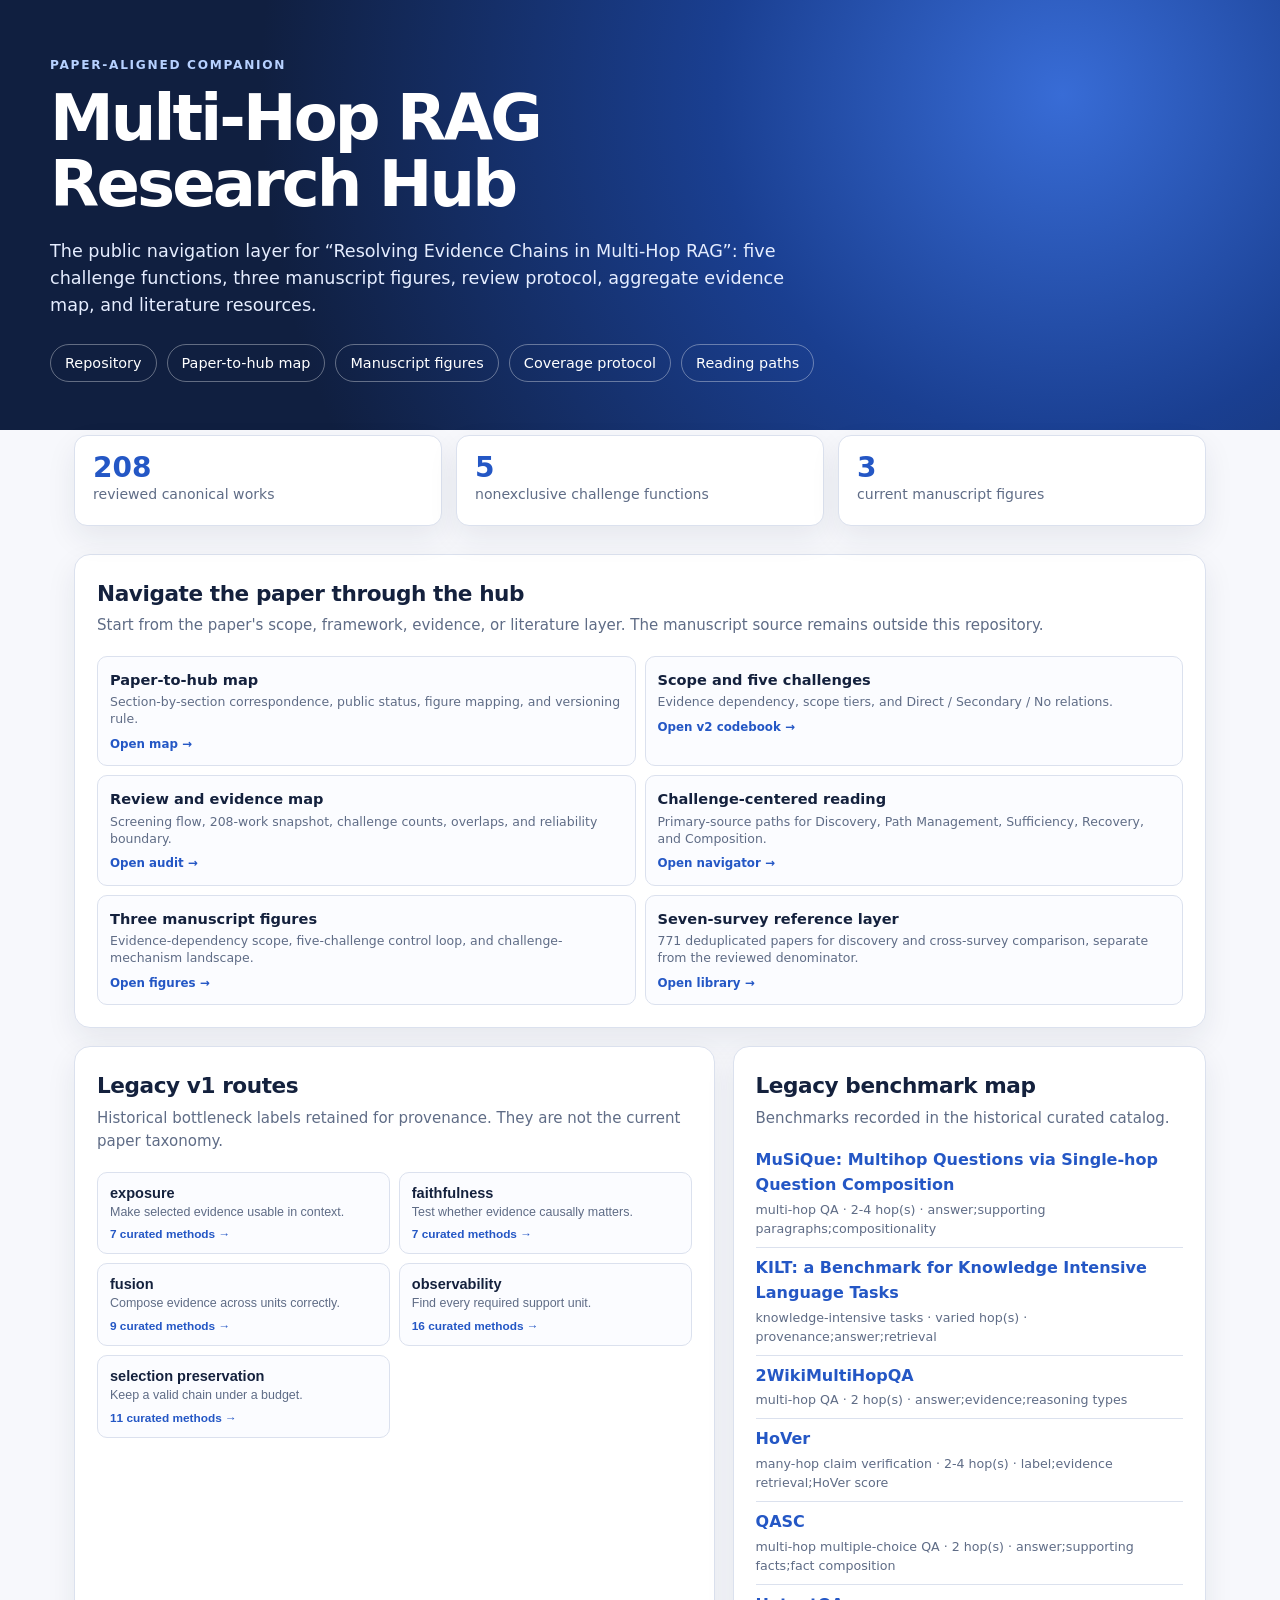
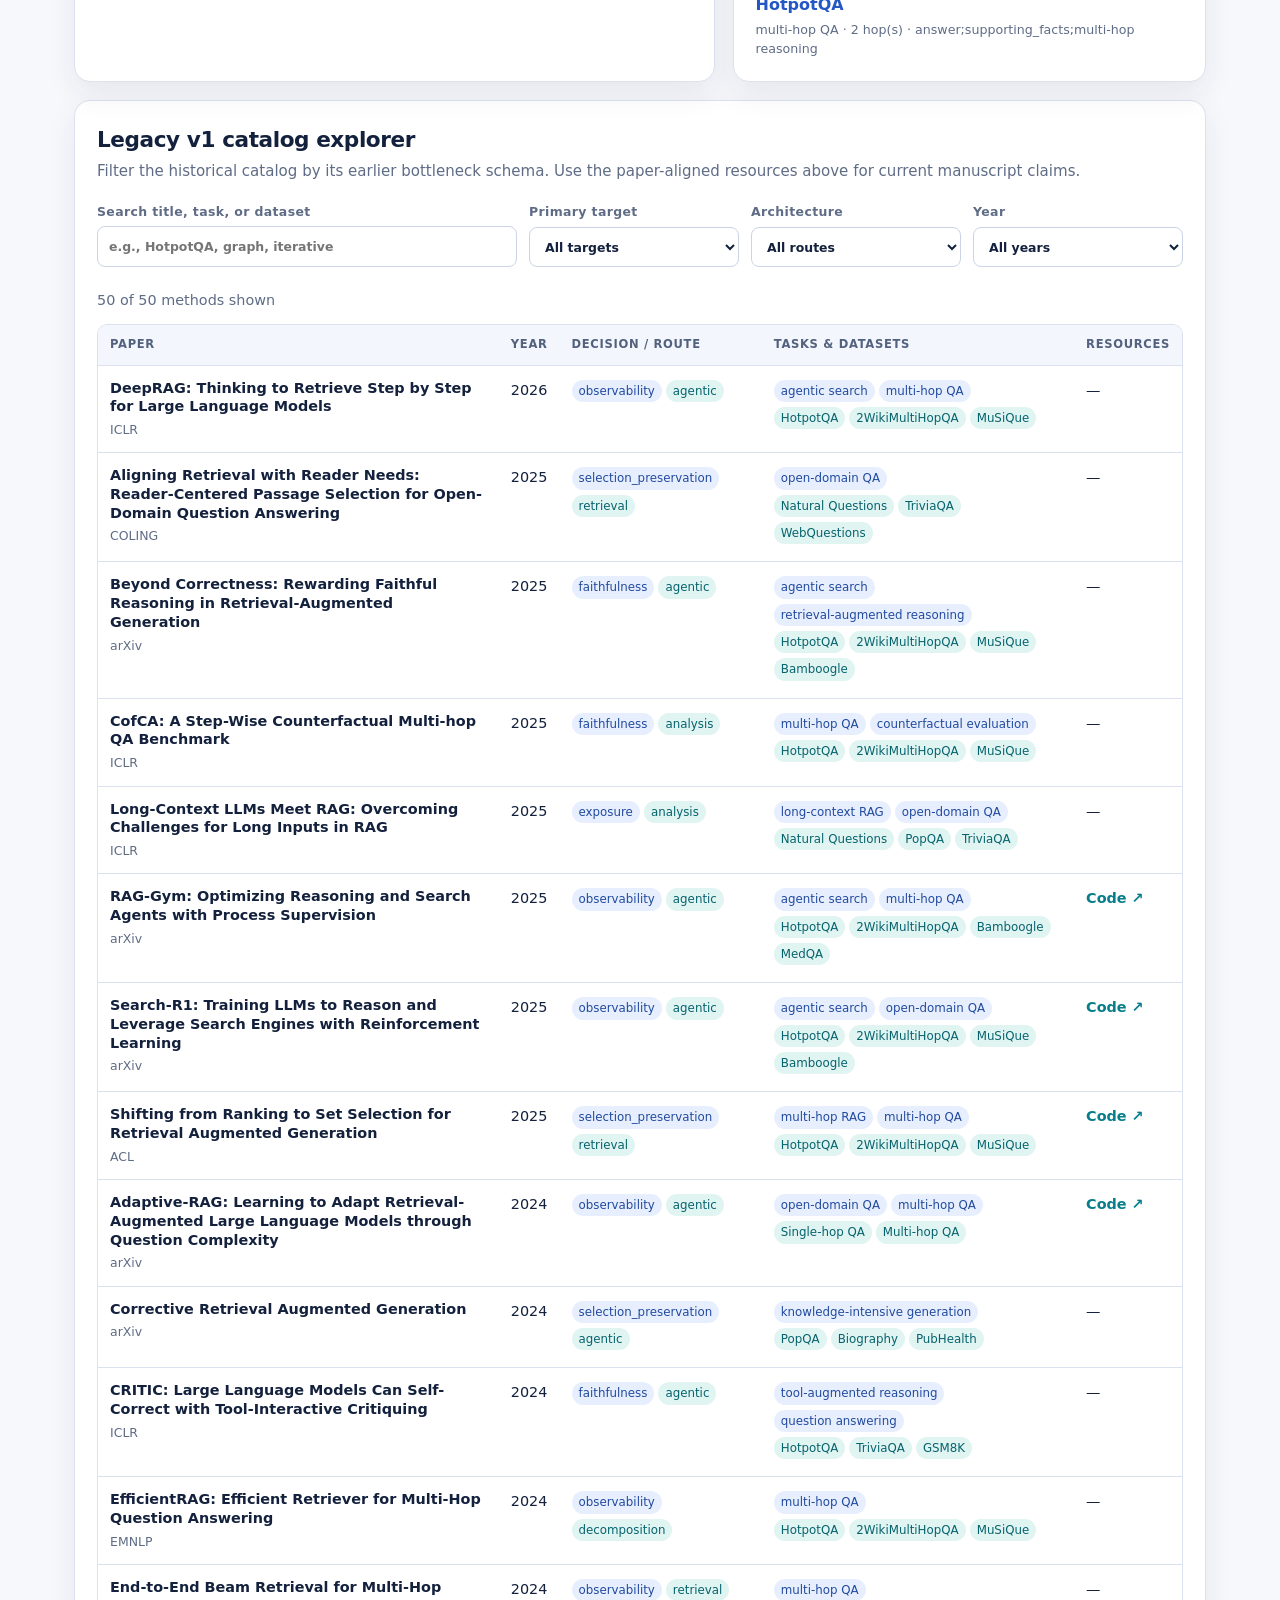
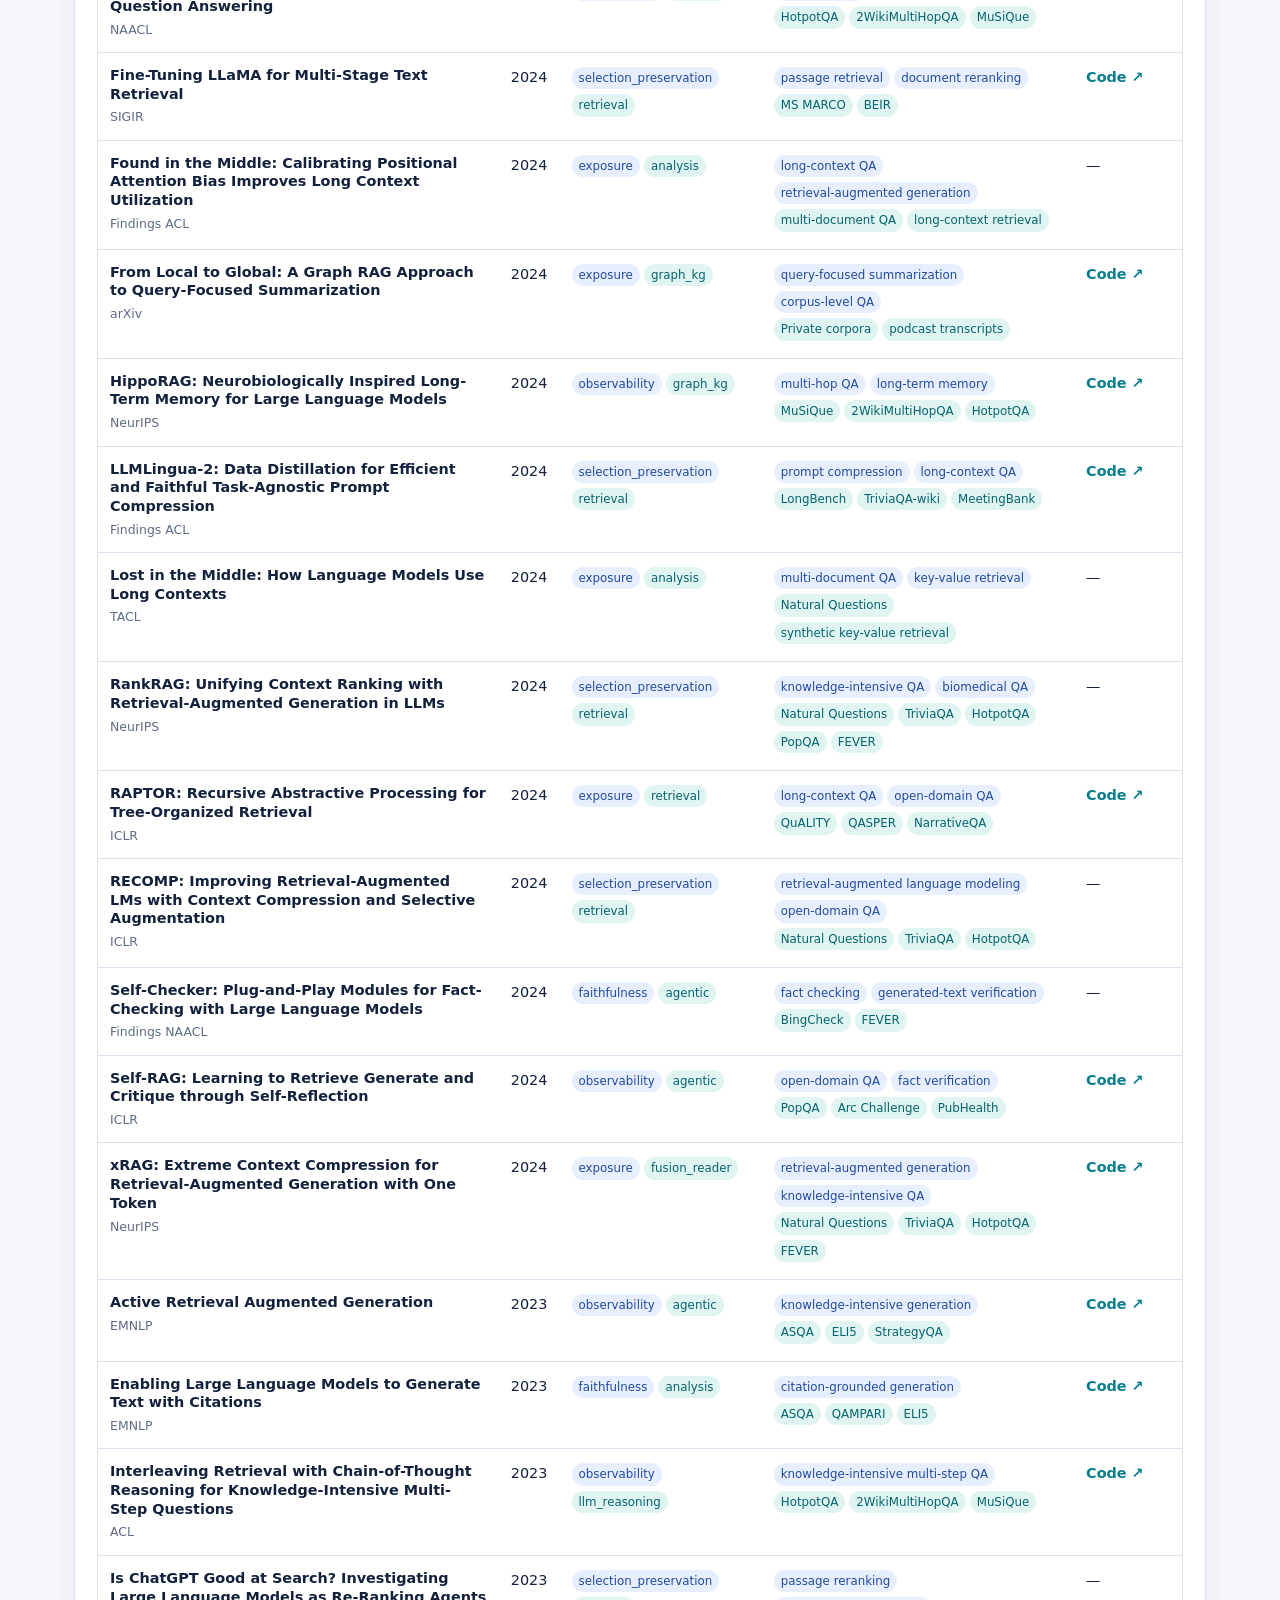
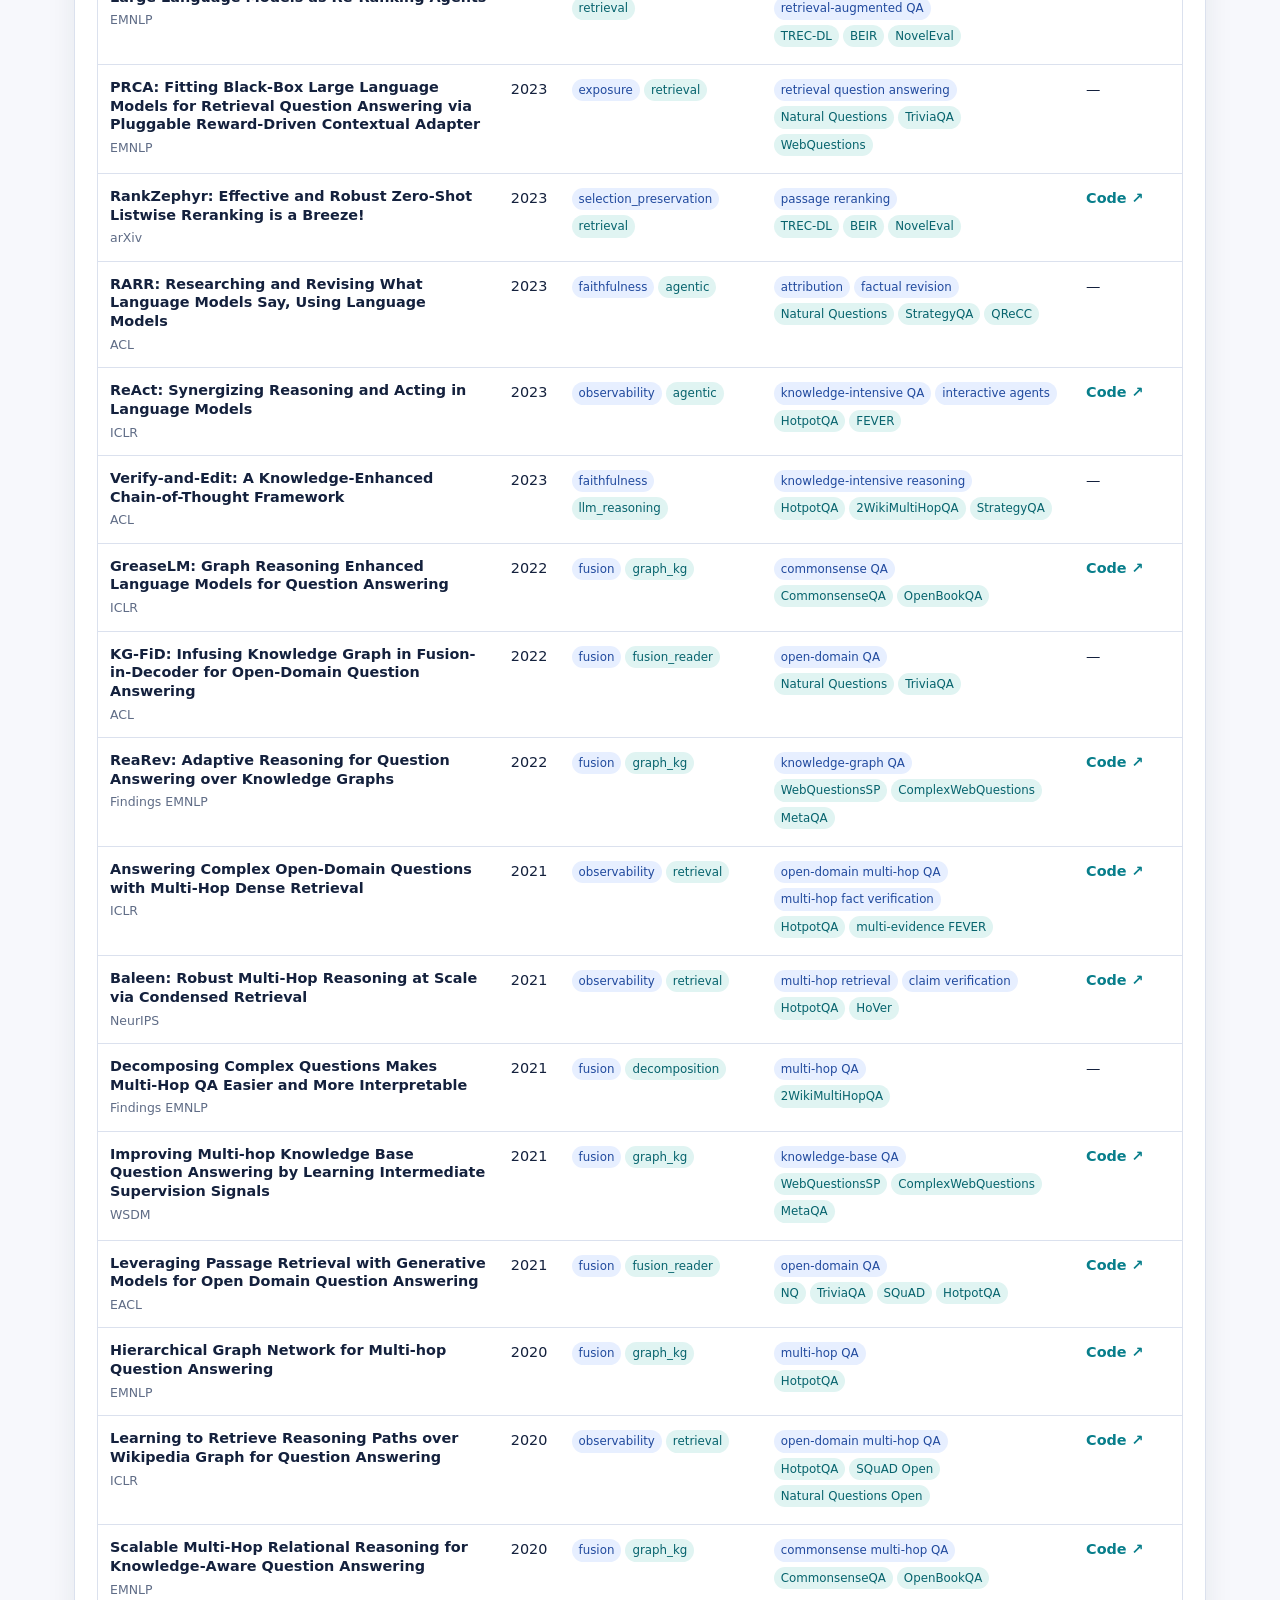
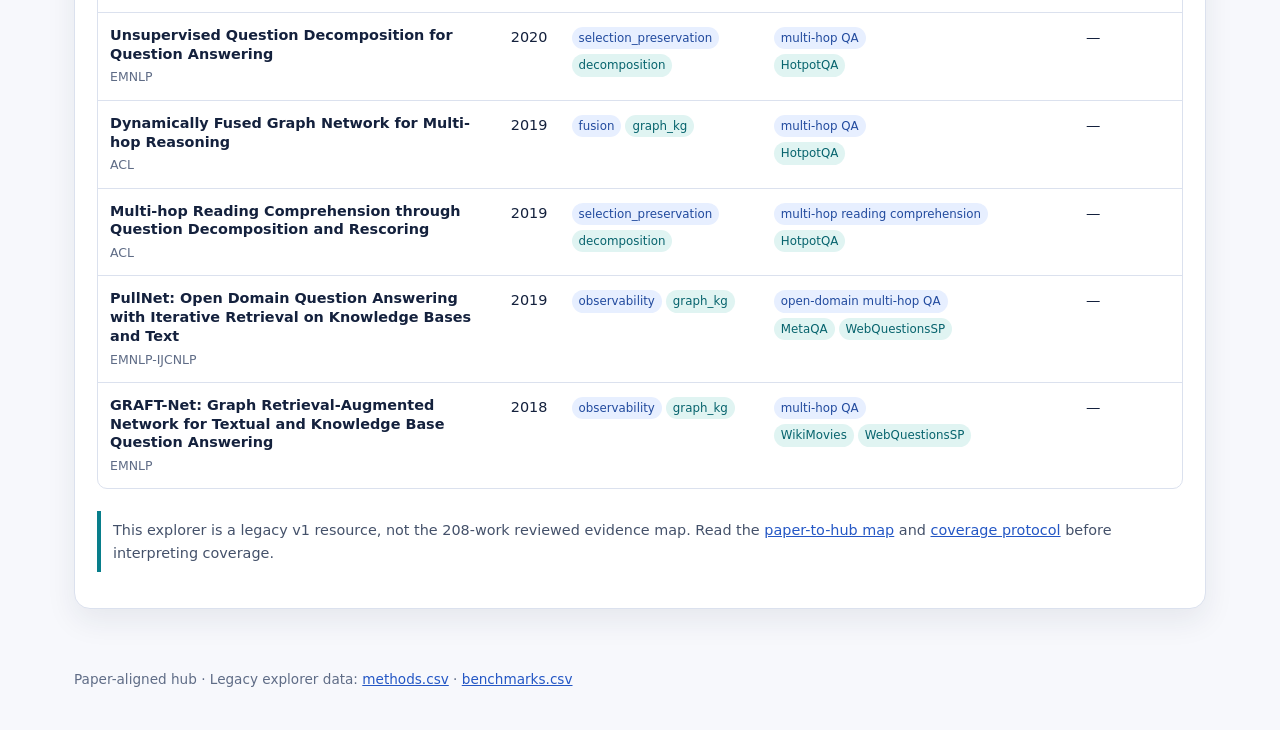
==== index.html @ 243f3ace "Align repository as paper research hub" ====
<!doctype html>
<html lang="en">
  <head>
    <meta charset="utf-8">
    <meta name="viewport" content="width=device-width, initial-scale=1">
    <meta name="description" content="Paper-aligned research hub for Resolving Evidence Chains in Multi-Hop RAG.">
    <meta http-equiv="refresh" content="0; url=docs/">
    <link rel="canonical" href="https://tsingyul.github.io/multi-hop-rag-survey/docs/">
    <title>Multi-Hop RAG Research Hub</title>
  </head>
  <body>
    <p>Opening the <a href="docs/">Multi-Hop RAG Research Hub</a>…</p>
  </body>
</html>
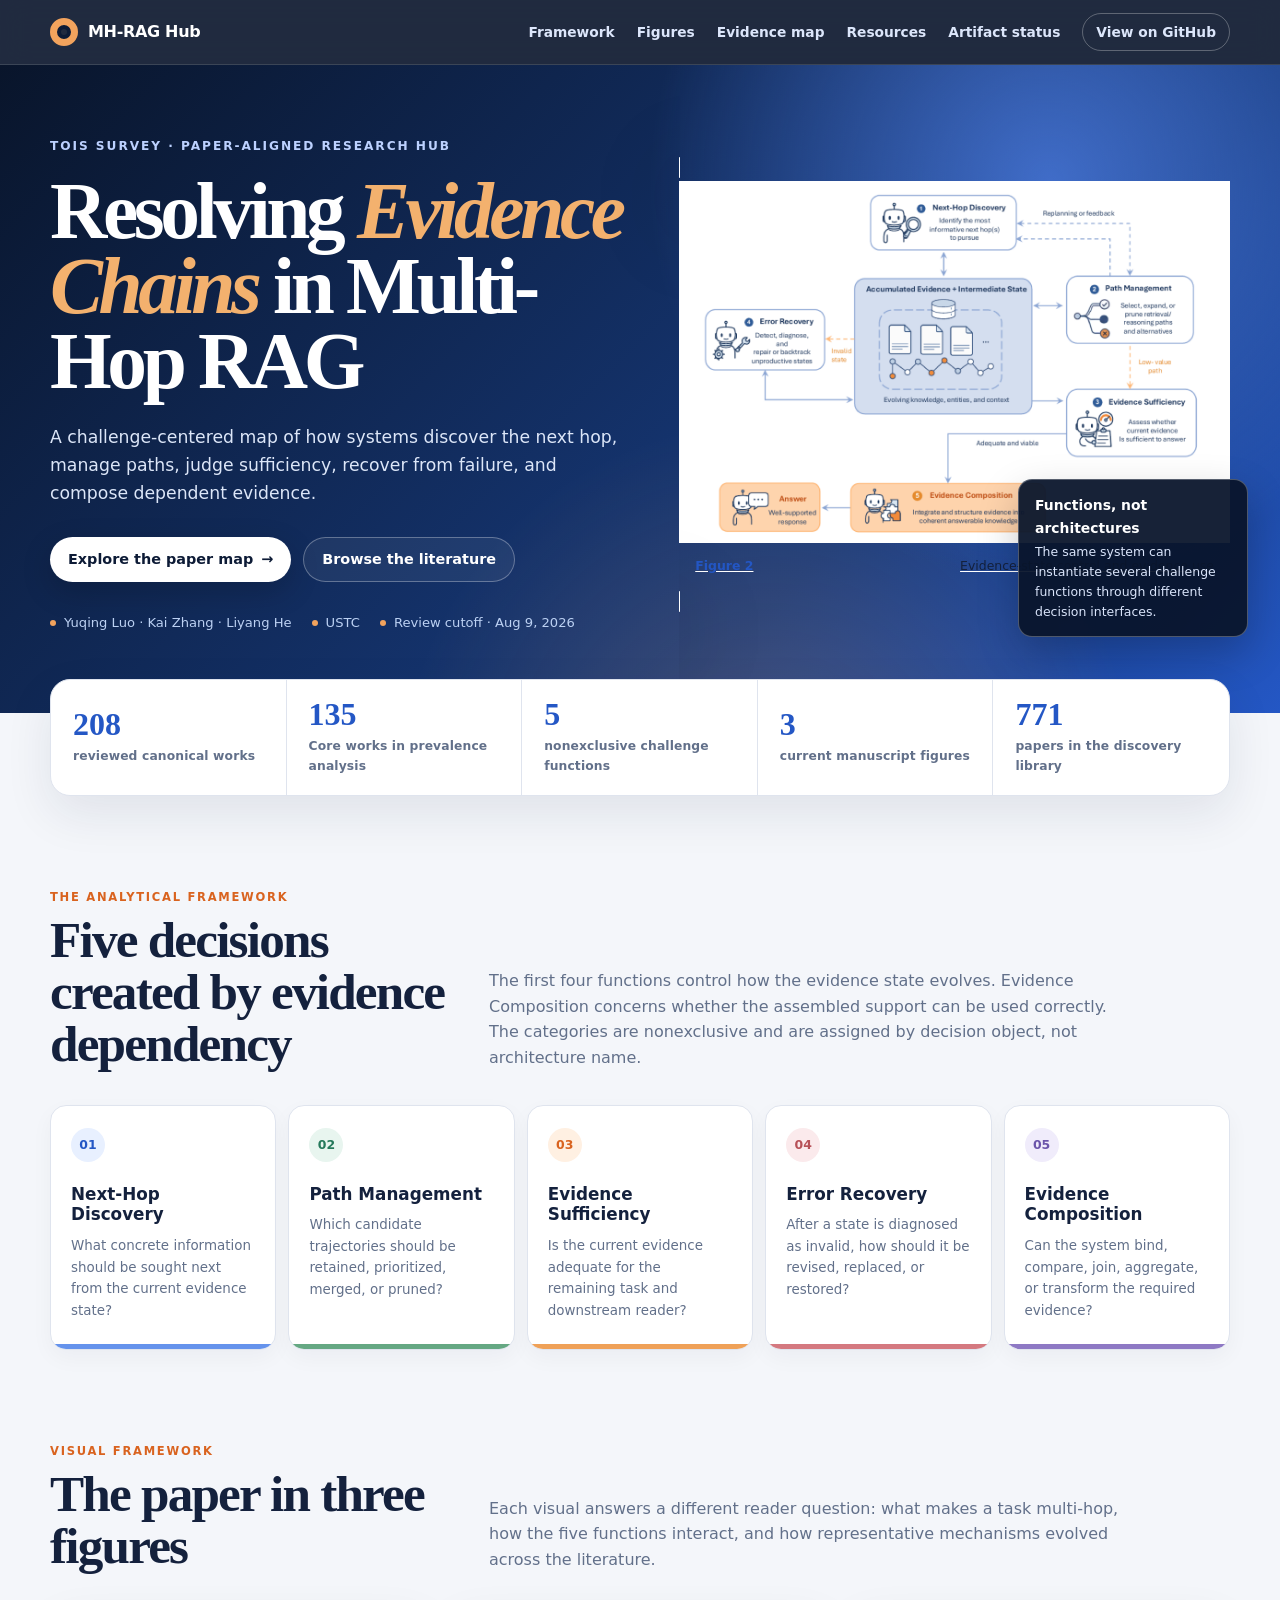
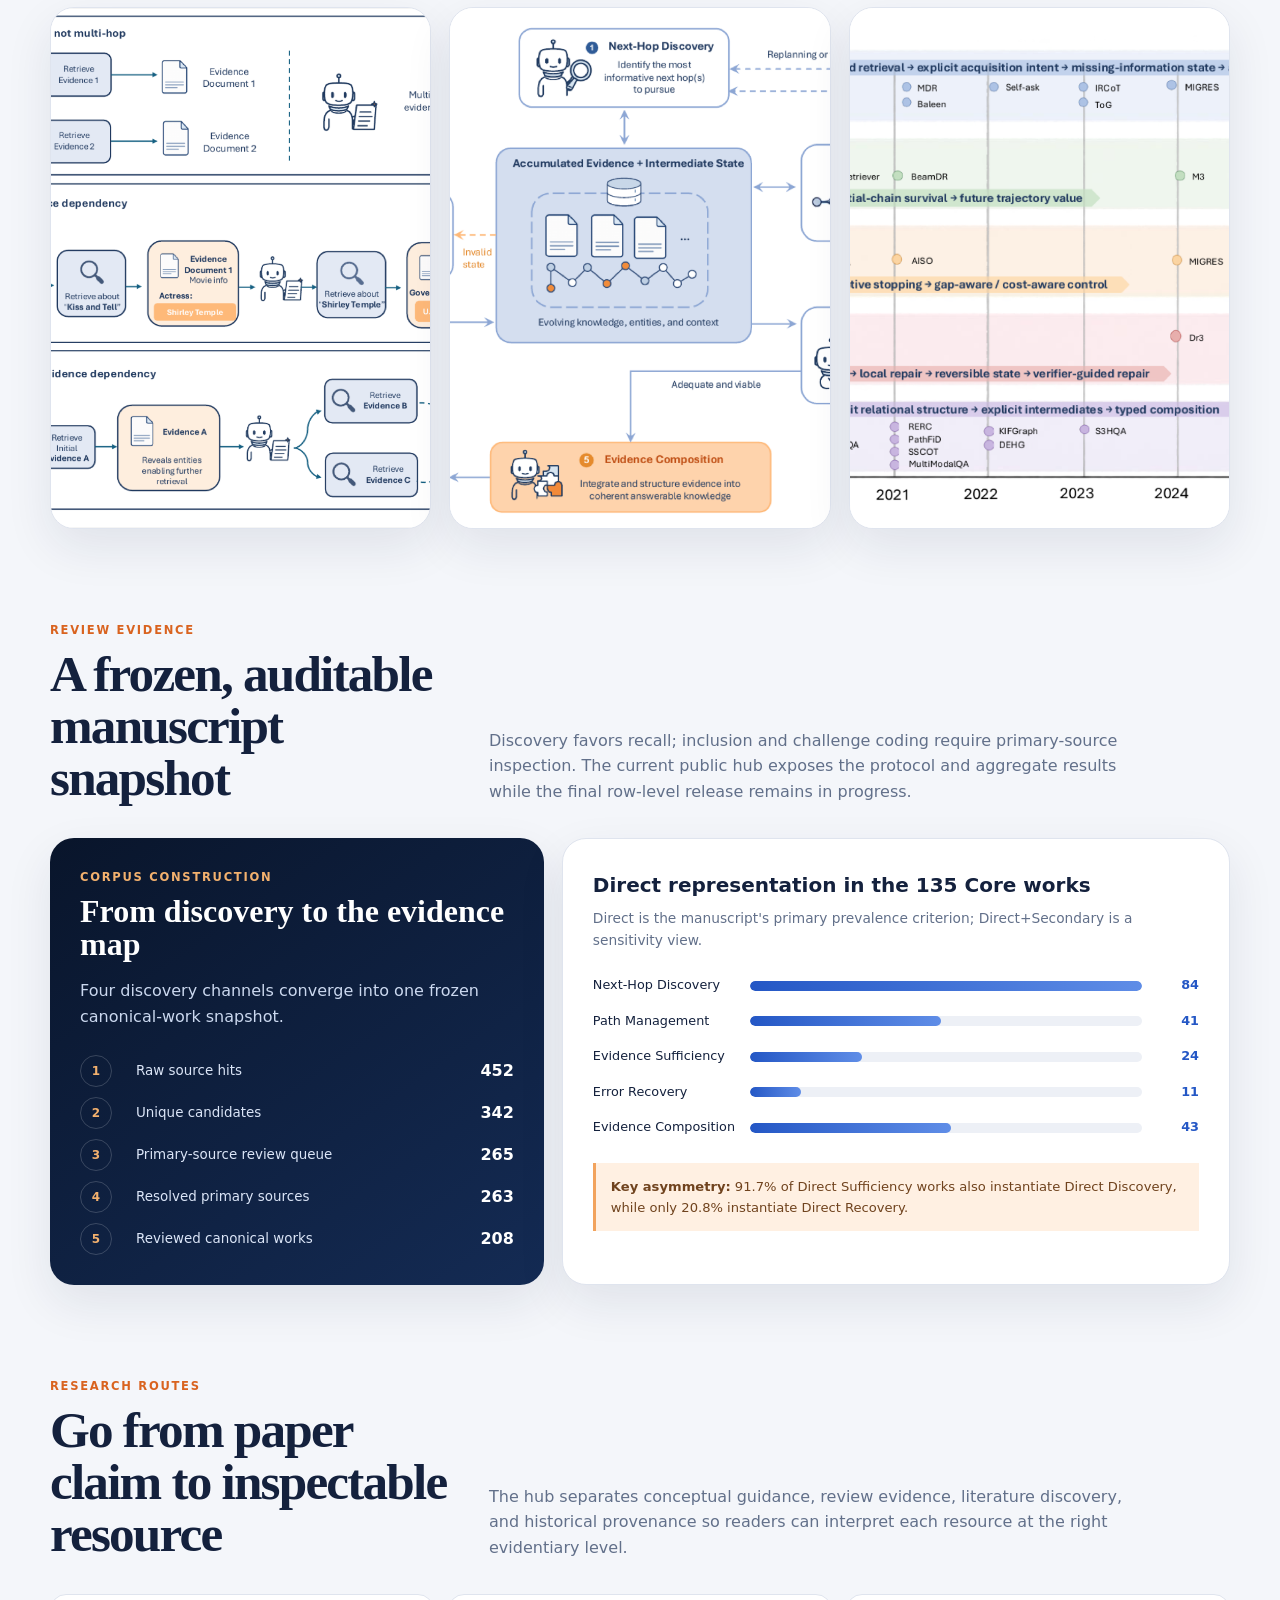
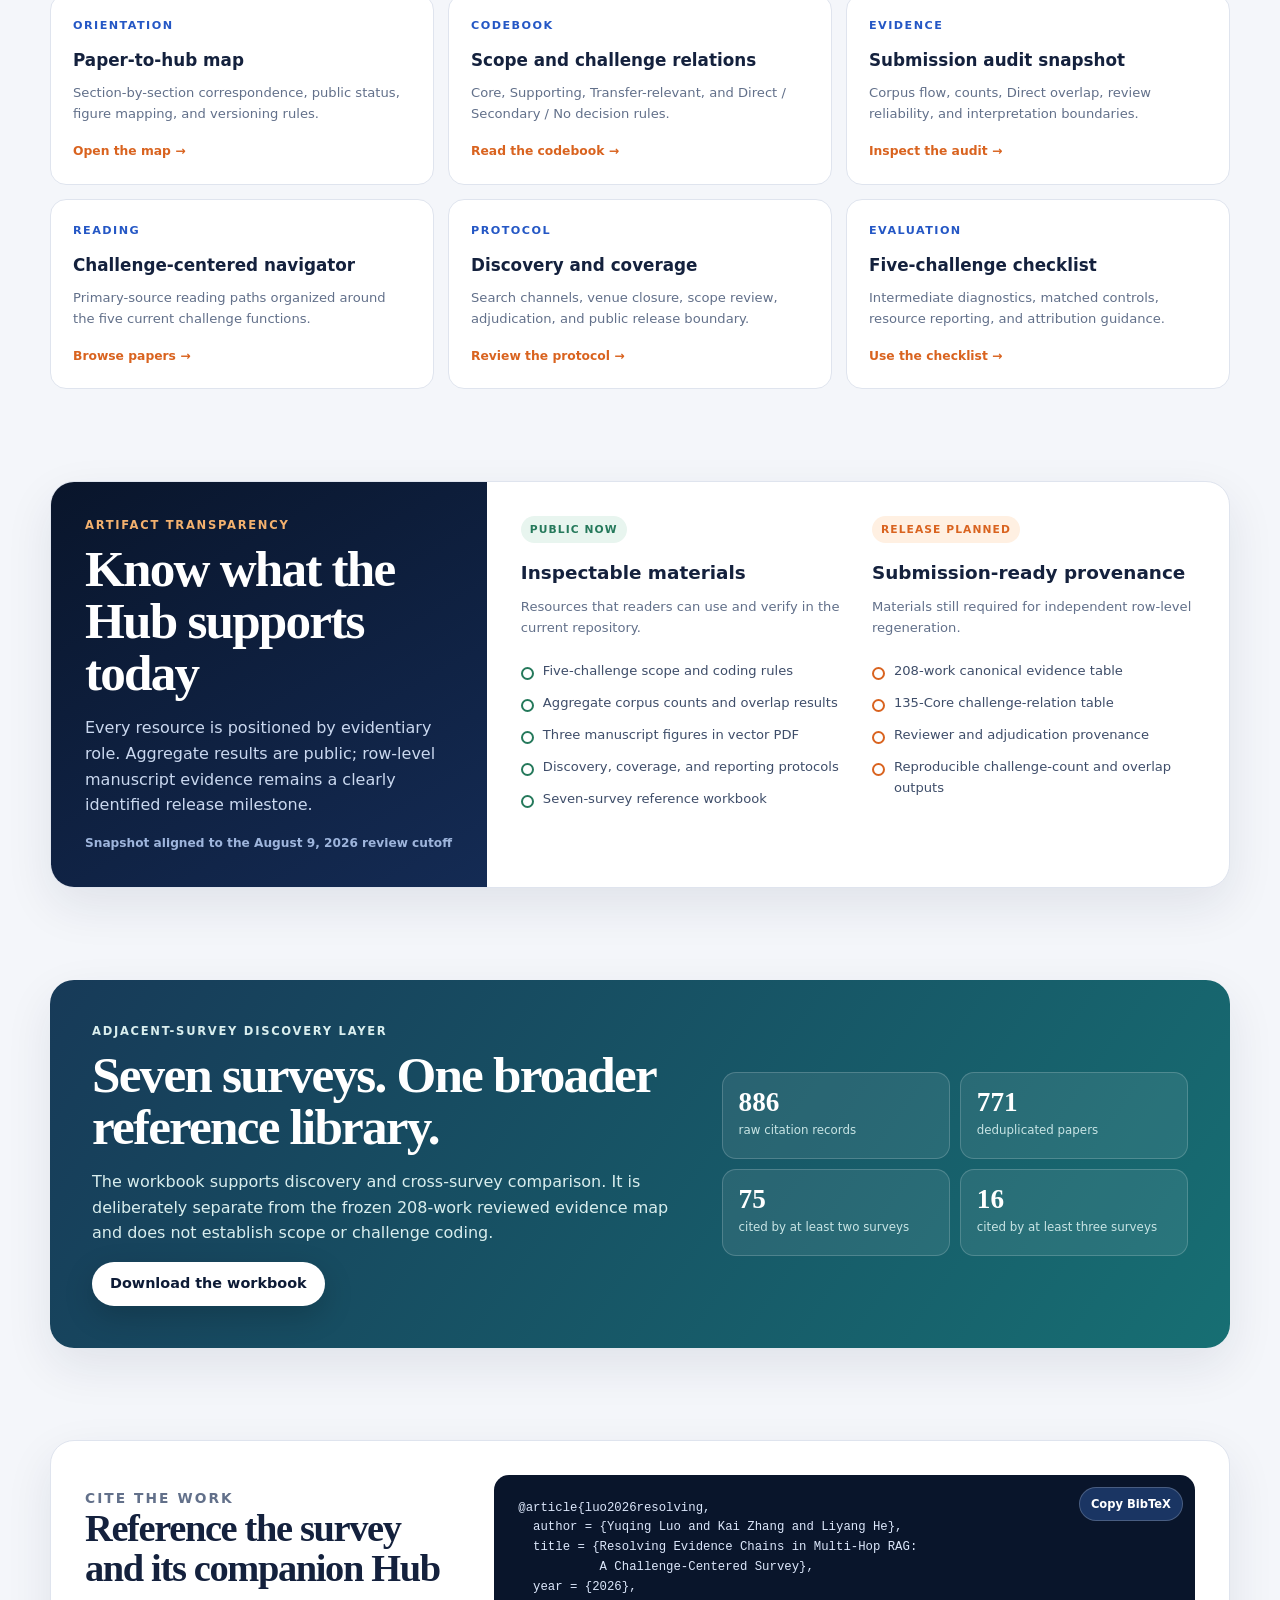
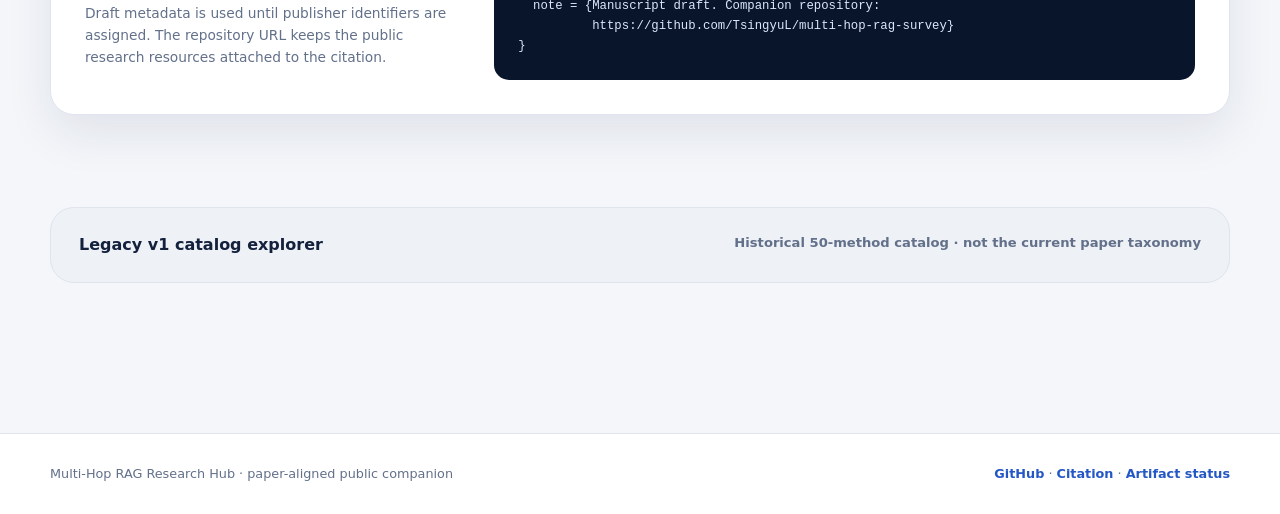
==== commit 110efc7b: "Refine hub navigation and artifact transparency" ====
--- a/index.html
+++ b/index.html
@@ -5,7 +5,13 @@
     <meta name="viewport" content="width=device-width, initial-scale=1">
     <meta name="description" content="Paper-aligned research hub for Resolving Evidence Chains in Multi-Hop RAG.">
     <meta http-equiv="refresh" content="0; url=docs/">
-    <link rel="canonical" href="https://tsingyul.github.io/multi-hop-rag-survey/docs/">
+    <link rel="canonical" href="https://tsingyul.github.io/multi-hop-rag-survey/">
+    <meta property="og:type" content="website">
+    <meta property="og:title" content="Resolving Evidence Chains in Multi-Hop RAG">
+    <meta property="og:description" content="Challenge-centered survey research hub with figures, review evidence, protocols, and literature resources.">
+    <meta property="og:url" content="https://tsingyul.github.io/multi-hop-rag-survey/">
+    <meta property="og:image" content="https://tsingyul.github.io/multi-hop-rag-survey/docs/assets/og-research-hub.jpg">
+    <meta name="twitter:card" content="summary_large_image">
     <title>Multi-Hop RAG Research Hub</title>
   </head>
   <body>
